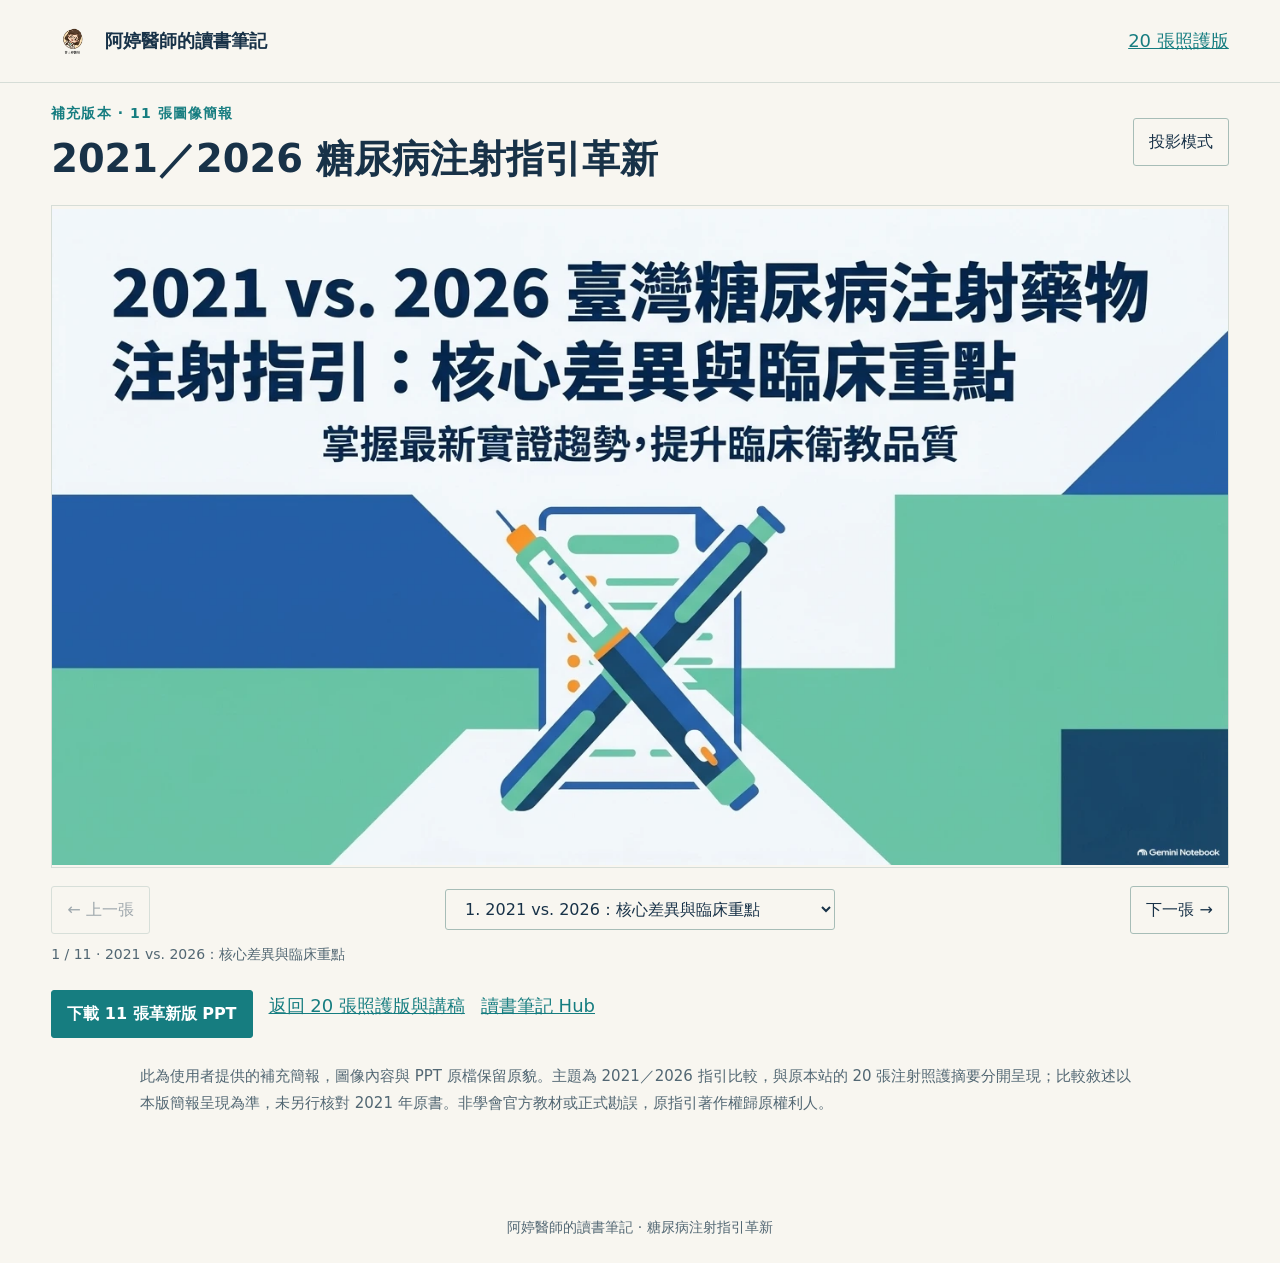
==== innovation.html @ 9af3db7a "Add 11-slide guideline innovation edition and download" ====
<!doctype html><html lang="zh-Hant"><head><meta charset="utf-8"><meta name="viewport" content="width=device-width,initial-scale=1"><title>2021／2026 糖尿病注射指引革新｜阿婷醫師的讀書筆記</title><meta name="description" content="使用者提供的 11 張圖像簡報，介紹 2021 與 2026 臺灣糖尿病注射指引差異與臨床重點，附原檔下載。"><meta property="og:title" content="2021／2026 糖尿病注射指引革新"><meta property="og:url" content="https://tsn4830-ui.github.io/diabetes-injection-guide-2026/innovation.html"><meta property="og:image" content="https://tsn4830-ui.github.io/diabetes-injection-guide-2026/slides/innovation_01.webp"><link rel="stylesheet" href="style.css"><link rel="icon" href="assets/logo.png"><style>.innovation-view{max-width:1200px;margin:auto}.innovation-links{display:flex;gap:16px;flex-wrap:wrap;margin:24px 0}.provenance{font-size:15px;color:#526773;max-width:1000px;margin:25px auto}.heading h1{font-size:clamp(25px,3vw,40px)}body.projector .innovation-links,body.projector .provenance{display:none}</style></head><body><header><a class="brand" href="index.html"><img src="assets/logo.png" alt="阿婷醫師品牌標誌"><span>阿婷醫師的讀書筆記</span></a><a href="index.html">20 張照護版</a></header><main><div class="heading"><div><p class="eyebrow">補充版本 · 11 張圖像簡報</p><h1>2021／2026 糖尿病注射指引革新</h1></div><button id="present" type="button">投影模式</button></div><section class="innovation-view" aria-label="革新版投影片檢視器"><img id="slide" src="slides/innovation_01.webp" width="1920" height="1080" alt="第 1 張：核心差異與臨床重點"><nav aria-label="投影片導覽"><button id="prev" type="button">← 上一張</button><label class="selector"><span class="sr">選擇投影片</span><select id="select"></select></label><button id="next" type="button">下一張 →</button></nav><p id="status" class="status" aria-live="polite"></p></section><div class="innovation-links"><a class="primary" href="2026_%E8%87%BA%E7%81%A3%E7%B3%96%E5%B0%BF%E7%97%85%E6%B3%A8%E5%B0%84%E8%97%A5%E7%89%A9%E6%8C%87%E5%BC%95%E9%9D%A9%E6%96%B0.pptx" download>下載 11 張革新版 PPT</a><a href="index.html">返回 20 張照護版與講稿</a><a href="https://tsn4830-ui.github.io/reading-notes-hub/">讀書筆記 Hub</a></div><p class="provenance">此為使用者提供的補充簡報，圖像內容與 PPT 原檔保留原貌。主題為 2021／2026 指引比較，與原本站的 20 張注射照護摘要分開呈現；比較敘述以本版簡報呈現為準，未另行核對 2021 年原書。非學會官方教材或正式勘誤，原指引著作權歸原權利人。</p></main><footer>阿婷醫師的讀書筆記 · 糖尿病注射指引革新</footer><script src="innovation-data.js"></script><script src="innovation.js"></script></body></html>
---- style.css ----
*{box-sizing:border-box}body{margin:0;background:#f8f6f0;color:#183248;font-family:"PingFang TC","Noto Sans TC",system-ui,sans-serif;font-size:18px;line-height:1.75}header{max-width:1540px;margin:auto;padding:20px 4vw;border-bottom:1px solid #d6ddd7;display:flex;align-items:center;justify-content:space-between}.brand{display:flex;gap:12px;align-items:center;text-decoration:none;font-weight:700;color:#183248}.brand img{width:42px;height:42px;object-fit:contain}.edition{color:#526773;font-size:14px}main{max-width:1540px;margin:auto;padding:18px 4vw 50px}.heading{display:flex;align-items:center;justify-content:space-between;margin:0 0 22px}h1{font-size:clamp(28px,3.2vw,46px);line-height:1.3;margin:0}h2{font-size:25px;line-height:1.5;margin:0 0 16px}.eyebrow{color:#167d80;letter-spacing:.08em;font-size:14px;font-weight:700;margin:0 0 8px}.workspace{display:grid;grid-template-columns:minmax(0,2.5fr) minmax(280px,1fr);gap:32px}.viewer{min-width:0}#slide{display:block;width:100%;height:auto;aspect-ratio:16/9;object-fit:contain;border:1px solid #d6ddd7}nav{display:flex;align-items:center;gap:12px;justify-content:space-between;margin-top:18px}button,a.primary,select{font:inherit;font-size:16px;border:1px solid #a7bdb7;border-radius:3px;background:transparent;color:#183248;padding:9px 15px;cursor:pointer}button:hover,button[aria-selected=true]{background:#e0ebe5}button:disabled{opacity:.4;cursor:default}button:focus-visible,a:focus-visible,select:focus-visible,summary:focus-visible{outline:3px solid #167d80;outline-offset:4px}a{color:#167d80}select{width:100%;max-width:390px}.selector{flex:1;text-align:center}.status{font-size:14px;color:#526773;margin:8px 0 0}.tabs{display:flex;gap:5px;border-bottom:1px solid #c8d6d0;margin-bottom:20px}.tabs button{border:0;border-radius:0;font-weight:700}aside p{margin-top:0;font-size:19px;line-height:1.9}aside{max-height:760px;overflow:auto}.source{font-size:14px!important;color:#526773;border-top:1px solid #c8d6d0;padding-top:18px}.downloads{margin-top:48px;padding:32px 0;border-top:2px solid #167d80;border-bottom:1px solid #d6ddd7;display:flex;gap:24px;justify-content:space-between}.downloads p{margin-top:0}.actions{display:flex;flex-wrap:wrap;gap:14px;align-items:center}a.primary{background:#167d80;color:white;text-decoration:none;border-color:#167d80;font-weight:700}figure{margin:0;text-align:center;flex-shrink:0}figure img{display:block}figcaption{font-size:13px;color:#526773}#download-status{font-size:14px;min-height:1em;margin:8px 0 0}#speech{max-width:880px;padding-top:35px}#speech article{padding:20px 0;border-bottom:1px solid #d6ddd7}#speech article h3{font-size:22px}.reference{margin-top:28px;color:#526773;font-size:15px}summary{cursor:pointer;font-weight:700;color:#183248}footer{text-align:center;padding:24px;font-size:14px;color:#526773}.sr{position:absolute;width:1px;height:1px;padding:0;margin:-1px;overflow:hidden;clip:rect(0,0,0,0)}body.projector header,body.projector .heading,body.projector aside,body.projector .downloads,body.projector .reference,body.projector footer,body.projector #speech{display:none}body.projector main{padding:0;max-width:none}body.projector .workspace{display:block}body.projector #slide{height:calc(100vh - 90px);width:100%;border:0}body.projector nav{max-width:1000px;margin:8px auto}body.projector .status{text-align:center;margin:0}@media(max-width:960px){.workspace{grid-template-columns:1fr;gap:24px}aside{max-height:none}.downloads{margin-top:30px}header{padding:15px 4vw}.edition{display:none}.heading{margin-top:8px}.heading button{font-size:14px;padding:7px 10px}}@media(max-width:560px){body{font-size:17px}header .brand{font-size:16px}main{padding:18px 14px 35px}nav{gap:5px}nav button{font-size:14px;padding:8px}select{font-size:14px;max-width:185px;padding:8px 3px}.downloads{display:block}.downloads figure{margin-top:25px;display:inline-block}aside p{font-size:19px}.actions{gap:12px}.tabs button{font-size:17px}h2{font-size:23px}}
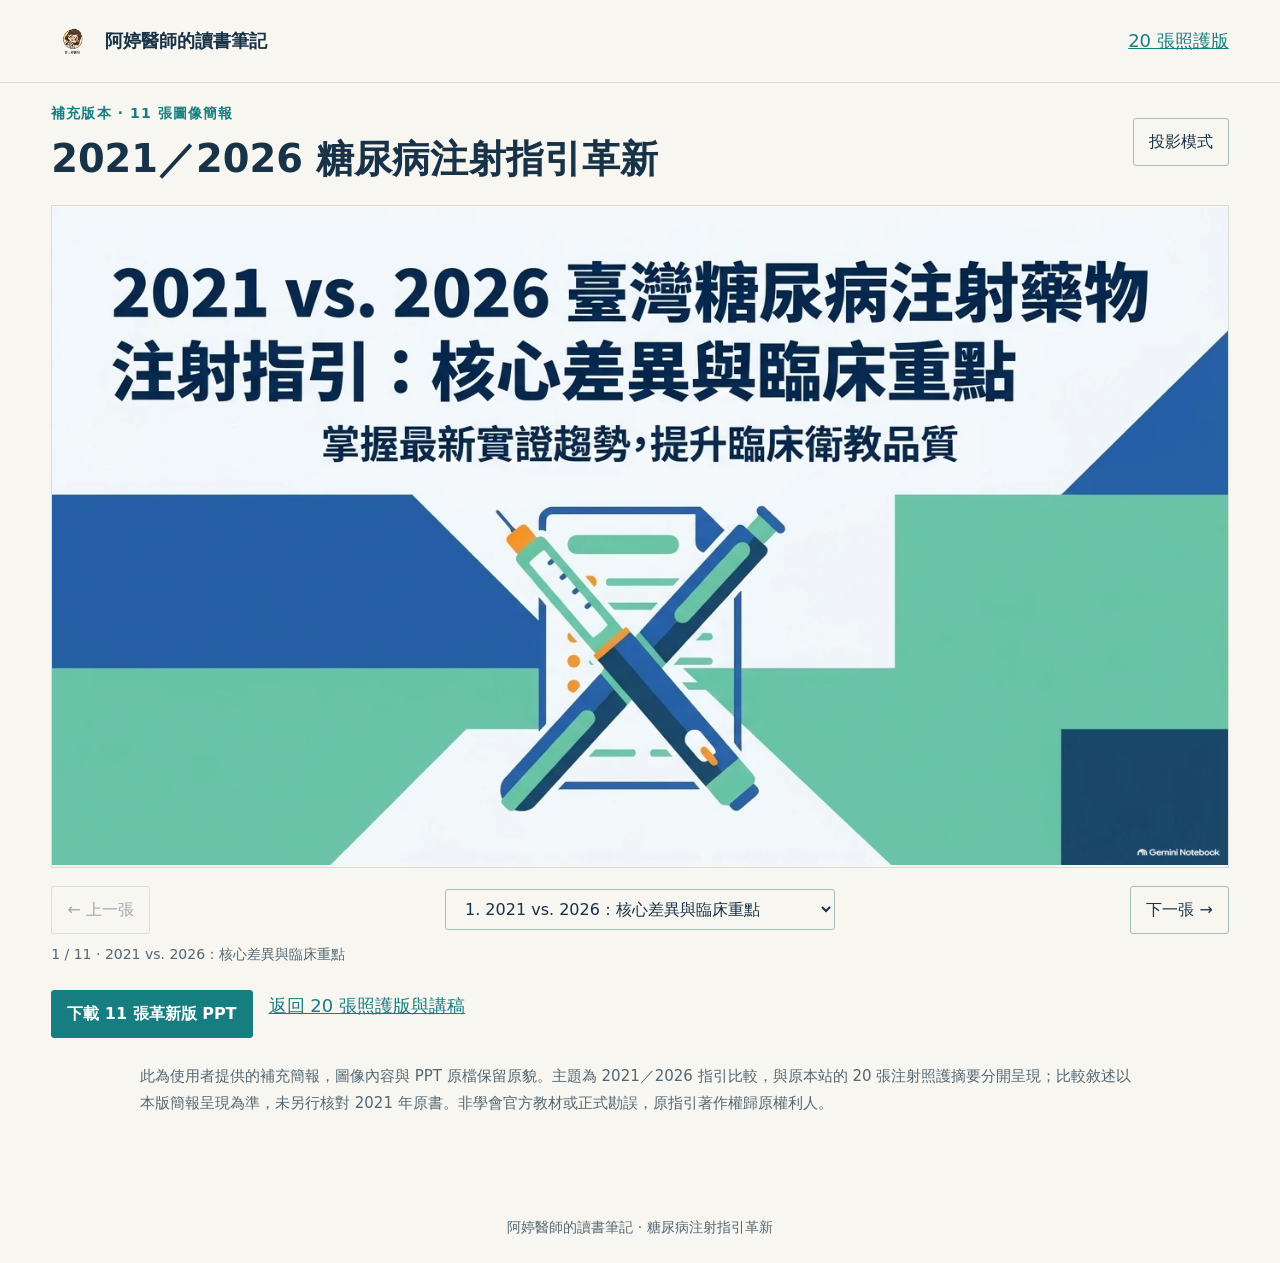
==== commit 0123093b: "Remove reading notes hub link from innovation viewer" ====
--- a/innovation.html
+++ b/innovation.html
@@ -1 +1 @@
-<!doctype html><html lang="zh-Hant"><head><meta charset="utf-8"><meta name="viewport" content="width=device-width,initial-scale=1"><title>2021／2026 糖尿病注射指引革新｜阿婷醫師的讀書筆記</title><meta name="description" content="使用者提供的 11 張圖像簡報，介紹 2021 與 2026 臺灣糖尿病注射指引差異與臨床重點，附原檔下載。"><meta property="og:title" content="2021／2026 糖尿病注射指引革新"><meta property="og:url" content="https://tsn4830-ui.github.io/diabetes-injection-guide-2026/innovation.html"><meta property="og:image" content="https://tsn4830-ui.github.io/diabetes-injection-guide-2026/slides/innovation_01.webp"><link rel="stylesheet" href="style.css"><link rel="icon" href="assets/logo.png"><style>.innovation-view{max-width:1200px;margin:auto}.innovation-links{display:flex;gap:16px;flex-wrap:wrap;margin:24px 0}.provenance{font-size:15px;color:#526773;max-width:1000px;margin:25px auto}.heading h1{font-size:clamp(25px,3vw,40px)}body.projector .innovation-links,body.projector .provenance{display:none}</style></head><body><header><a class="brand" href="index.html"><img src="assets/logo.png" alt="阿婷醫師品牌標誌"><span>阿婷醫師的讀書筆記</span></a><a href="index.html">20 張照護版</a></header><main><div class="heading"><div><p class="eyebrow">補充版本 · 11 張圖像簡報</p><h1>2021／2026 糖尿病注射指引革新</h1></div><button id="present" type="button">投影模式</button></div><section class="innovation-view" aria-label="革新版投影片檢視器"><img id="slide" src="slides/innovation_01.webp" width="1920" height="1080" alt="第 1 張：核心差異與臨床重點"><nav aria-label="投影片導覽"><button id="prev" type="button">← 上一張</button><label class="selector"><span class="sr">選擇投影片</span><select id="select"></select></label><button id="next" type="button">下一張 →</button></nav><p id="status" class="status" aria-live="polite"></p></section><div class="innovation-links"><a class="primary" href="2026_%E8%87%BA%E7%81%A3%E7%B3%96%E5%B0%BF%E7%97%85%E6%B3%A8%E5%B0%84%E8%97%A5%E7%89%A9%E6%8C%87%E5%BC%95%E9%9D%A9%E6%96%B0.pptx" download>下載 11 張革新版 PPT</a><a href="index.html">返回 20 張照護版與講稿</a><a href="https://tsn4830-ui.github.io/reading-notes-hub/">讀書筆記 Hub</a></div><p class="provenance">此為使用者提供的補充簡報，圖像內容與 PPT 原檔保留原貌。主題為 2021／2026 指引比較，與原本站的 20 張注射照護摘要分開呈現；比較敘述以本版簡報呈現為準，未另行核對 2021 年原書。非學會官方教材或正式勘誤，原指引著作權歸原權利人。</p></main><footer>阿婷醫師的讀書筆記 · 糖尿病注射指引革新</footer><script src="innovation-data.js"></script><script src="innovation.js"></script></body></html>+<!doctype html><html lang="zh-Hant"><head><meta charset="utf-8"><meta name="viewport" content="width=device-width,initial-scale=1"><title>2021／2026 糖尿病注射指引革新｜阿婷醫師的讀書筆記</title><meta name="description" content="使用者提供的 11 張圖像簡報，介紹 2021 與 2026 臺灣糖尿病注射指引差異與臨床重點，附原檔下載。"><meta property="og:title" content="2021／2026 糖尿病注射指引革新"><meta property="og:url" content="https://tsn4830-ui.github.io/diabetes-injection-guide-2026/innovation.html"><meta property="og:image" content="https://tsn4830-ui.github.io/diabetes-injection-guide-2026/slides/innovation_01.webp"><link rel="stylesheet" href="style.css"><link rel="icon" href="assets/logo.png"><style>.innovation-view{max-width:1200px;margin:auto}.innovation-links{display:flex;gap:16px;flex-wrap:wrap;margin:24px 0}.provenance{font-size:15px;color:#526773;max-width:1000px;margin:25px auto}.heading h1{font-size:clamp(25px,3vw,40px)}body.projector .innovation-links,body.projector .provenance{display:none}</style></head><body><header><a class="brand" href="index.html"><img src="assets/logo.png" alt="阿婷醫師品牌標誌"><span>阿婷醫師的讀書筆記</span></a><a href="index.html">20 張照護版</a></header><main><div class="heading"><div><p class="eyebrow">補充版本 · 11 張圖像簡報</p><h1>2021／2026 糖尿病注射指引革新</h1></div><button id="present" type="button">投影模式</button></div><section class="innovation-view" aria-label="革新版投影片檢視器"><img id="slide" src="slides/innovation_01.webp" width="1920" height="1080" alt="第 1 張：核心差異與臨床重點"><nav aria-label="投影片導覽"><button id="prev" type="button">← 上一張</button><label class="selector"><span class="sr">選擇投影片</span><select id="select"></select></label><button id="next" type="button">下一張 →</button></nav><p id="status" class="status" aria-live="polite"></p></section><div class="innovation-links"><a class="primary" href="2026_%E8%87%BA%E7%81%A3%E7%B3%96%E5%B0%BF%E7%97%85%E6%B3%A8%E5%B0%84%E8%97%A5%E7%89%A9%E6%8C%87%E5%BC%95%E9%9D%A9%E6%96%B0.pptx" download>下載 11 張革新版 PPT</a><a href="index.html">返回 20 張照護版與講稿</a></div><p class="provenance">此為使用者提供的補充簡報，圖像內容與 PPT 原檔保留原貌。主題為 2021／2026 指引比較，與原本站的 20 張注射照護摘要分開呈現；比較敘述以本版簡報呈現為準，未另行核對 2021 年原書。非學會官方教材或正式勘誤，原指引著作權歸原權利人。</p></main><footer>阿婷醫師的讀書筆記 · 糖尿病注射指引革新</footer><script src="innovation-data.js"></script><script src="innovation.js"></script></body></html>
